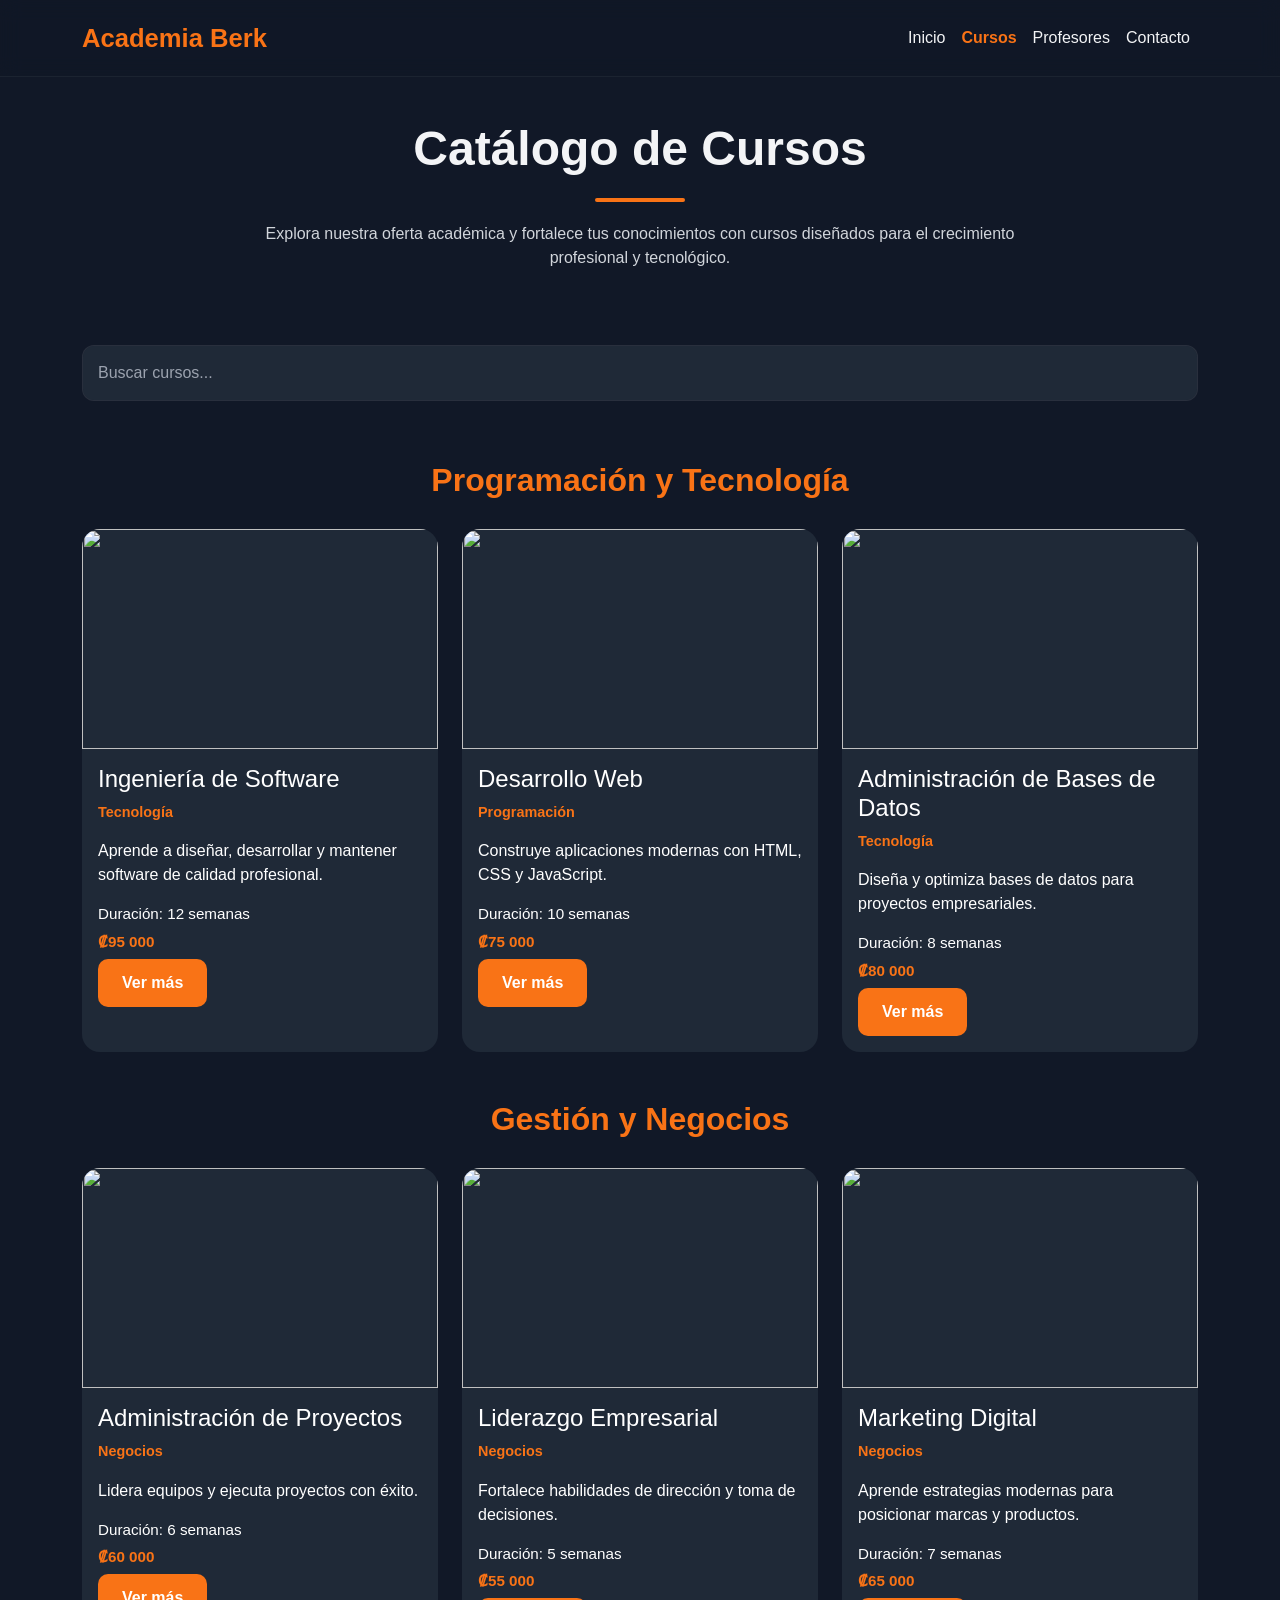
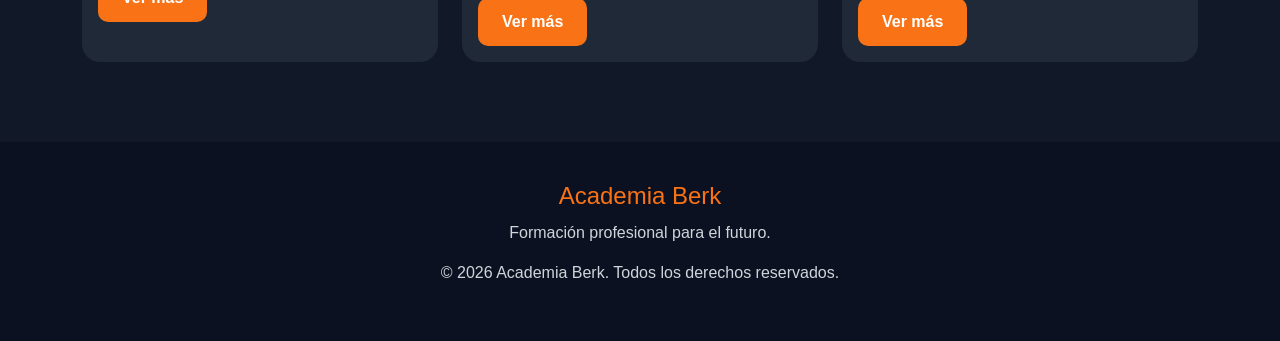
==== Tarea1/cursos.html @ 7cf04806 "Se agrega el codigo de cursos" ====
<!DOCTYPE html>
<html lang="es">

<head>
    <meta charset="UTF-8">
    <meta name="viewport" content="width=device-width, initial-scale=1.0">

    <title>Cursos | Academia Berk</title>

    <link href="https://cdn.jsdelivr.net/npm/bootstrap@5.3.7/dist/css/bootstrap.min.css" rel="stylesheet">

    <link rel="stylesheet" href="css/style.css">
    <link rel="stylesheet" href="css/cursos.css">
</head>

<body>

    <!-- NAVBAR -->

    <nav class="navbar navbar-expand-lg fixed-top">
    <div class="container">

        <a class="navbar-brand logo-berk" href="index.html">
            Academia Berk
        </a>

        <button class="navbar-toggler bg-light"
                type="button"
                data-bs-toggle="collapse"
                data-bs-target="#menuPrincipal">
            <span class="navbar-toggler-icon"></span>
        </button>

        <div class="collapse navbar-collapse justify-content-end"
             id="menuPrincipal">

            <ul class="navbar-nav">

                <li class="nav-item">
                    <a class="nav-link" href="index.html">
                        Inicio
                    </a>
                </li>

                <li class="nav-item">
                    <a class="nav-link pagina-activa" href="cursos.html">
                        Cursos
                    </a>
                </li>

                <li class="nav-item">
                    <a class="nav-link" href="profesores.html">
                        Profesores
                    </a>
                </li>

                <li class="nav-item">
                    <a class="nav-link" href="contacto.html">
                        Contacto
                    </a>
                </li>

            </ul>

        </div>

    </div>
</nav>

    <!-- ENCABEZADO -->

    <section class="header-cursos">
        <div class="container">

            <h1>Catálogo de Cursos</h1>

            <div class="linea-naranja"></div>

            <p>
                Explora nuestra oferta académica y fortalece tus
                conocimientos con cursos diseñados para el crecimiento
                profesional y tecnológico.
            </p>

        </div>
    </section>

    <!-- BUSCADOR -->

    <section class="container buscador-cursos">
        <input type="text"
               class="form-control"
               placeholder="Buscar cursos...">
    </section>

    <!-- CATEGORÍA 1 -->

    <section class="container mb-5">

        <h2 class="titulo-categoria">
            Programación y Tecnología
        </h2>

        <div class="row g-4">

            <div class="col-md-4">
                <div class="card tarjeta-berk">
                    <img src="https://images.unsplash.com/photo-1515879218367-8466d910aaa4"
                         class="card-img-top">

                    <div class="card-body">

                        <h4>Ingeniería de Software</h4>

                        <p class="categoria">
                            Tecnología
                        </p>

                        <p>
                            Aprende a diseñar, desarrollar y mantener
                            software de calidad profesional.
                        </p>

                        <p class="duracion">
                            Duración: 12 semanas
                        </p>

                        <p class="precio">
                            ₡95 000
                        </p>

                        <button class="boton-berk">
                            Ver más
                        </button>

                    </div>
                </div>
            </div>

            <div class="col-md-4">
                <div class="card tarjeta-berk">
                    <img src="https://images.unsplash.com/photo-1555949963-aa79dcee981c"
                         class="card-img-top">

                    <div class="card-body">

                        <h4>Desarrollo Web</h4>

                        <p class="categoria">
                            Programación
                        </p>

                        <p>
                            Construye aplicaciones modernas con HTML,
                            CSS y JavaScript.
                        </p>

                        <p class="duracion">
                            Duración: 10 semanas
                        </p>

                        <p class="precio">
                            ₡75 000
                        </p>

                        <button class="boton-berk">
                            Ver más
                        </button>

                    </div>
                </div>
            </div>

            <div class="col-md-4">
                <div class="card tarjeta-berk">
                    <img src="https://images.unsplash.com/photo-1544383835-bda2bc66a55d"
                         class="card-img-top">

                    <div class="card-body">

                        <h4>Administración de Bases de Datos</h4>

                        <p class="categoria">
                            Tecnología
                        </p>

                        <p>
                            Diseña y optimiza bases de datos para
                            proyectos empresariales.
                        </p>

                        <p class="duracion">
                            Duración: 8 semanas
                        </p>

                        <p class="precio">
                            ₡80 000
                        </p>

                        <button class="boton-berk">
                            Ver más
                        </button>

                    </div>
                </div>
            </div>

        </div>

    </section>

    <!-- CATEGORÍA 2 -->

    <section class="container">

        <h2 class="titulo-categoria">
            Gestión y Negocios
        </h2>

        <div class="row g-4">

            <div class="col-md-4">
                <div class="card tarjeta-berk">
                    <img src="https://images.unsplash.com/photo-1522202176988-66273c2fd55f"
                         class="card-img-top">

                    <div class="card-body">

                        <h4>Administración de Proyectos</h4>

                        <p class="categoria">
                            Negocios
                        </p>

                        <p>
                            Lidera equipos y ejecuta proyectos con éxito.
                        </p>

                        <p class="duracion">
                            Duración: 6 semanas
                        </p>

                        <p class="precio">
                            ₡60 000
                        </p>

                        <button class="boton-berk">
                            Ver más
                        </button>

                    </div>
                </div>
            </div>

            <div class="col-md-4">
                <div class="card tarjeta-berk">
                    <img src="https://images.unsplash.com/photo-1454165804606-c3d57bc86b40"
                         class="card-img-top">

                    <div class="card-body">

                        <h4>Liderazgo Empresarial</h4>

                        <p class="categoria">
                            Negocios
                        </p>

                        <p>
                            Fortalece habilidades de dirección y toma
                            de decisiones.
                        </p>

                        <p class="duracion">
                            Duración: 5 semanas
                        </p>

                        <p class="precio">
                            ₡55 000
                        </p>

                        <button class="boton-berk">
                            Ver más
                        </button>

                    </div>
                </div>
            </div>

            <div class="col-md-4">
                <div class="card tarjeta-berk">
                    <img src="https://images.unsplash.com/photo-1552664730-d307ca884978"
                         class="card-img-top">

                    <div class="card-body">

                        <h4>Marketing Digital</h4>

                        <p class="categoria">
                            Negocios
                        </p>

                        <p>
                            Aprende estrategias modernas para posicionar
                            marcas y productos.
                        </p>

                        <p class="duracion">
                            Duración: 7 semanas
                        </p>

                        <p class="precio">
                            ₡65 000
                        </p>

                        <button class="boton-berk">
                            Ver más
                        </button>

                    </div>
                </div>
            </div>

        </div>

    </section>

    <!-- FOOTER -->

    <footer class="footer-berk">
        <div class="container">
            <h4>Academia Berk</h4>
            <p>Formación profesional para el futuro.</p>
            <p>© 2026 Academia Berk. Todos los derechos reservados.</p>
        </div>
    </footer>

</body>
</html>
---- Tarea1/css/style.css ----
/* ========= COLORES GLOBALES ========= */

:root{
    --color-fondo: #111827;
    --color-secundario: #1f2937;
    --color-naranja: #f97316;
    --color-claro: #f3f4f6;
    --color-texto: #d1d5db;
}

/* ========= ESTILOS GENERALES ========= */

html{
    scroll-behavior: smooth;
}

*{
    margin: 0;
    padding: 0;
    box-sizing: border-box;
}

body{
    font-family: 'Poppins', sans-serif;
    background-color: var(--color-fondo);
    color: var(--color-texto);
}

/* ========= NAVBAR ========= */

.navbar{
    background-color: rgba(17, 24, 39, 0.82);
    backdrop-filter: blur(10px);
    border-bottom: 1px solid rgba(255,255,255,0.05);
    padding: 14px 0;
    transition: 0.3s;
}

.logo-berk{
    font-size: 1.6rem;
    font-weight: 700;
    color: var(--color-naranja) ;
}

.nav-link{
    color: var(--color-claro) ;
    transition: 0.3s;
}

.nav-link:hover{
    color: var(--color-naranja) ;
}

.pagina-activa{
    color: var(--color-naranja) ;
    font-weight: 600;
}

/* ========= BOTONES ========= */

.boton-berk{
    background-color: var(--color-naranja);
    border: none;
    padding: 12px 24px;
    border-radius: 10px;
    color: white;
    font-weight: 600;
    transition: 0.3s;
}

.boton-berk:hover{
    background-color: #ea580c;
    transform: translateY(-2px);
}

/* ========= TARJETAS ========= */

.tarjeta-berk{
    background-color: var(--color-secundario);
    border: none;
    border-radius: 18px;
    overflow: hidden;
    transition: 0.3s;
    height: 100%;
}

.tarjeta-berk:hover{
    transform: translateY(-10px);
    box-shadow: 0 15px 35px rgba(0,0,0,0.35);
}

.tarjeta-berk img{
    height: 220px;
    object-fit: cover;
}

.tarjeta-berk .card-body{
    color: white;
}

/* ========= FOOTER ========= */

footer{
    background-color: #0b1120;
    padding: 40px 0;
    margin-top: 80px;
}

.redes-footer a{
    color: var(--color-claro);
    margin: 0 10px;
    font-size: 1.2rem;
    transition: 0.3s;
}

.redes-footer a:hover{
    color: var(--color-naranja);
}
---- Tarea1/css/cursos.css ----
/* ===================================
   ENCABEZADO DE CURSOS
=================================== */

.header-cursos{
    padding: 120px 0 60px;
    text-align: center;
}

.header-cursos h1{
    color: var(--color-claro);
    font-size: 3rem;
    font-weight: 700;
}

.header-cursos p{
    max-width: 800px;
    margin: 15px auto;
    color: var(--color-texto);
}

.linea-naranja{
    width: 90px;
    height: 4px;
    background-color: var(--color-naranja);
    margin: 20px auto;
    border-radius: 20px;
}

/* ===================================
   BÚSQUEDA
=================================== */

.buscador-cursos{
    margin-bottom: 60px;
}

.buscador-cursos input{
    background-color: var(--color-secundario);
    border: 1px solid rgba(255,255,255,0.1);
    color: white;
    border-radius: 12px;
    padding: 15px;
}

.buscador-cursos input::placeholder{
    color: #9ca3af;
}

/* ===================================
   CATEGORÍAS
=================================== */

.titulo-categoria{
    color: var(--color-naranja);
    font-size: 2rem;
    font-weight: 700;
    margin-bottom: 30px;
    text-align: center;
}

/* ===================================
   INFORMACIÓN DE CURSOS
=================================== */

.categoria{
    color: #f97316;
    font-weight: 600;
    font-size: 0.9rem;
}

.duracion,
.precio{
    margin-bottom: 5px;
    font-size: 0.95rem;
}

.precio{
    color: #f97316;
    font-weight: 700;
}

/* ===================================
   FOOTER CURSOS
=================================== */

.footer-berk{
    background-color: #0b1120;
    padding: 40px 0;
    margin-top: 80px;
    text-align: center;
}

.footer-berk h4{
    color: var(--color-naranja);
    margin-bottom: 10px;
}

.footer-berk p{
    color: var(--color-texto);
}
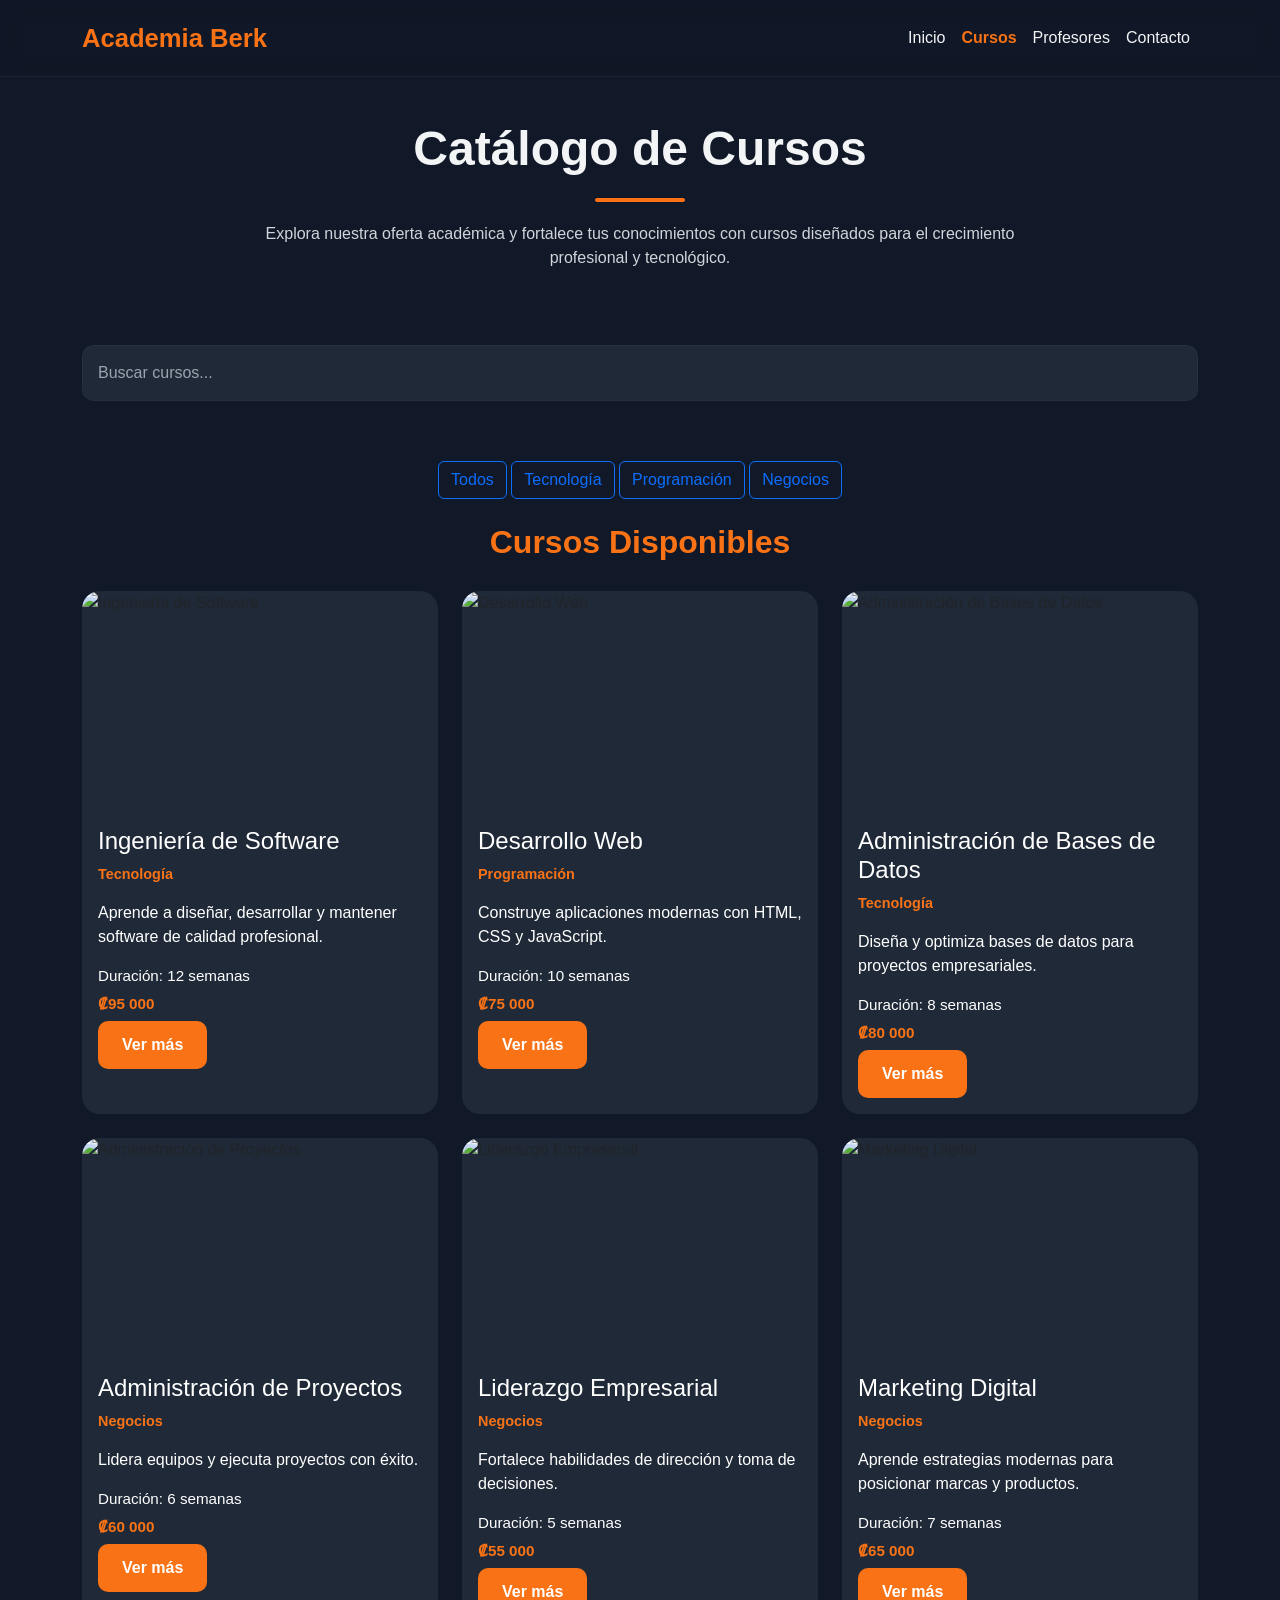
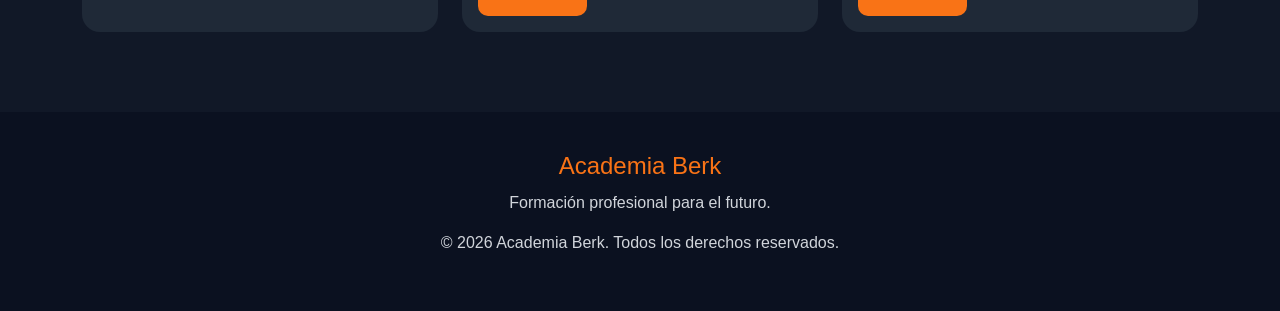
==== commit b98de387: "Implementa catálogo de cursos con búsqueda y filtros y los arrays" ====
--- a/Tarea1/cursos.html
+++ b/Tarea1/cursos.html
@@ -4,327 +4,64 @@
 <head>
     <meta charset="UTF-8">
     <meta name="viewport" content="width=device-width, initial-scale=1.0">
-
     <title>Cursos | Academia Berk</title>
 
     <link href="https://cdn.jsdelivr.net/npm/bootstrap@5.3.7/dist/css/bootstrap.min.css" rel="stylesheet">
-
     <link rel="stylesheet" href="css/style.css">
     <link rel="stylesheet" href="css/cursos.css">
 </head>
 
 <body>
 
-    <!-- NAVBAR -->
+    <nav class="navbar navbar-expand-lg fixed-top">
+        <div class="container">
+            <a class="navbar-brand logo-berk" href="index.html">Academia Berk</a>
 
-    <nav class="navbar navbar-expand-lg fixed-top">
-    <div class="container">
+            <button class="navbar-toggler bg-light" type="button" data-bs-toggle="collapse"
+                data-bs-target="#menuPrincipal">
+                <span class="navbar-toggler-icon"></span>
+            </button>
 
-        <a class="navbar-brand logo-berk" href="index.html">
-            Academia Berk
-        </a>
-
-        <button class="navbar-toggler bg-light"
-                type="button"
-                data-bs-toggle="collapse"
-                data-bs-target="#menuPrincipal">
-            <span class="navbar-toggler-icon"></span>
-        </button>
-
-        <div class="collapse navbar-collapse justify-content-end"
-             id="menuPrincipal">
-
-            <ul class="navbar-nav">
-
-                <li class="nav-item">
-                    <a class="nav-link" href="index.html">
-                        Inicio
-                    </a>
-                </li>
-
-                <li class="nav-item">
-                    <a class="nav-link pagina-activa" href="cursos.html">
-                        Cursos
-                    </a>
-                </li>
-
-                <li class="nav-item">
-                    <a class="nav-link" href="profesores.html">
-                        Profesores
-                    </a>
-                </li>
-
-                <li class="nav-item">
-                    <a class="nav-link" href="contacto.html">
-                        Contacto
-                    </a>
-                </li>
-
-            </ul>
-
+            <div class="collapse navbar-collapse justify-content-end" id="menuPrincipal">
+                <ul class="navbar-nav">
+                    <li class="nav-item"><a class="nav-link" href="index.html">Inicio</a></li>
+                    <li class="nav-item"><a class="nav-link pagina-activa" href="cursos.html">Cursos</a></li>
+                    <li class="nav-item"><a class="nav-link" href="profesores.html">Profesores</a></li>
+                    <li class="nav-item"><a class="nav-link" href="contacto.html">Contacto</a></li>
+                </ul>
+            </div>
         </div>
-
-    </div>
-</nav>
-
-    <!-- ENCABEZADO -->
+    </nav>
 
     <section class="header-cursos">
         <div class="container">
-
             <h1>Catálogo de Cursos</h1>
-
             <div class="linea-naranja"></div>
-
             <p>
-                Explora nuestra oferta académica y fortalece tus
-                conocimientos con cursos diseñados para el crecimiento
-                profesional y tecnológico.
+                Explora nuestra oferta académica y fortalece tus conocimientos
+                con cursos diseñados para el crecimiento profesional y tecnológico.
             </p>
-
         </div>
     </section>
 
-    <!-- BUSCADOR -->
-
     <section class="container buscador-cursos">
-        <input type="text"
-               class="form-control"
-               placeholder="Buscar cursos...">
+        <input type="text" id="buscador" class="form-control" placeholder="Buscar cursos...">
     </section>
 
-    <!-- CATEGORÍA 1 -->
+    <section class="container mb-4 text-center">
+        <button class="btn btn-outline-primary filtro-categoria" data-categoria="Todos">Todos</button>
+        <button class="btn btn-outline-primary filtro-categoria" data-categoria="Tecnología">Tecnología</button>
+        <button class="btn btn-outline-primary filtro-categoria" data-categoria="Programación">Programación</button>
+        <button class="btn btn-outline-primary filtro-categoria" data-categoria="Negocios">Negocios</button>
+    </section>
 
     <section class="container mb-5">
+        <h2 class="titulo-categoria">Cursos Disponibles</h2>
 
-        <h2 class="titulo-categoria">
-            Programación y Tecnología
-        </h2>
-
-        <div class="row g-4">
-
-            <div class="col-md-4">
-                <div class="card tarjeta-berk">
-                    <img src="https://images.unsplash.com/photo-1515879218367-8466d910aaa4"
-                         class="card-img-top">
-
-                    <div class="card-body">
-
-                        <h4>Ingeniería de Software</h4>
-
-                        <p class="categoria">
-                            Tecnología
-                        </p>
-
-                        <p>
-                            Aprende a diseñar, desarrollar y mantener
-                            software de calidad profesional.
-                        </p>
-
-                        <p class="duracion">
-                            Duración: 12 semanas
-                        </p>
-
-                        <p class="precio">
-                            ₡95 000
-                        </p>
-
-                        <button class="boton-berk">
-                            Ver más
-                        </button>
-
-                    </div>
-                </div>
-            </div>
-
-            <div class="col-md-4">
-                <div class="card tarjeta-berk">
-                    <img src="https://images.unsplash.com/photo-1555949963-aa79dcee981c"
-                         class="card-img-top">
-
-                    <div class="card-body">
-
-                        <h4>Desarrollo Web</h4>
-
-                        <p class="categoria">
-                            Programación
-                        </p>
-
-                        <p>
-                            Construye aplicaciones modernas con HTML,
-                            CSS y JavaScript.
-                        </p>
-
-                        <p class="duracion">
-                            Duración: 10 semanas
-                        </p>
-
-                        <p class="precio">
-                            ₡75 000
-                        </p>
-
-                        <button class="boton-berk">
-                            Ver más
-                        </button>
-
-                    </div>
-                </div>
-            </div>
-
-            <div class="col-md-4">
-                <div class="card tarjeta-berk">
-                    <img src="https://images.unsplash.com/photo-1544383835-bda2bc66a55d"
-                         class="card-img-top">
-
-                    <div class="card-body">
-
-                        <h4>Administración de Bases de Datos</h4>
-
-                        <p class="categoria">
-                            Tecnología
-                        </p>
-
-                        <p>
-                            Diseña y optimiza bases de datos para
-                            proyectos empresariales.
-                        </p>
-
-                        <p class="duracion">
-                            Duración: 8 semanas
-                        </p>
-
-                        <p class="precio">
-                            ₡80 000
-                        </p>
-
-                        <button class="boton-berk">
-                            Ver más
-                        </button>
-
-                    </div>
-                </div>
-            </div>
-
+        <div id="contenedor-cursos" class="row g-4">
+    
         </div>
-
     </section>
-
-    <!-- CATEGORÍA 2 -->
-
-    <section class="container">
-
-        <h2 class="titulo-categoria">
-            Gestión y Negocios
-        </h2>
-
-        <div class="row g-4">
-
-            <div class="col-md-4">
-                <div class="card tarjeta-berk">
-                    <img src="https://images.unsplash.com/photo-1522202176988-66273c2fd55f"
-                         class="card-img-top">
-
-                    <div class="card-body">
-
-                        <h4>Administración de Proyectos</h4>
-
-                        <p class="categoria">
-                            Negocios
-                        </p>
-
-                        <p>
-                            Lidera equipos y ejecuta proyectos con éxito.
-                        </p>
-
-                        <p class="duracion">
-                            Duración: 6 semanas
-                        </p>
-
-                        <p class="precio">
-                            ₡60 000
-                        </p>
-
-                        <button class="boton-berk">
-                            Ver más
-                        </button>
-
-                    </div>
-                </div>
-            </div>
-
-            <div class="col-md-4">
-                <div class="card tarjeta-berk">
-                    <img src="https://images.unsplash.com/photo-1454165804606-c3d57bc86b40"
-                         class="card-img-top">
-
-                    <div class="card-body">
-
-                        <h4>Liderazgo Empresarial</h4>
-
-                        <p class="categoria">
-                            Negocios
-                        </p>
-
-                        <p>
-                            Fortalece habilidades de dirección y toma
-                            de decisiones.
-                        </p>
-
-                        <p class="duracion">
-                            Duración: 5 semanas
-                        </p>
-
-                        <p class="precio">
-                            ₡55 000
-                        </p>
-
-                        <button class="boton-berk">
-                            Ver más
-                        </button>
-
-                    </div>
-                </div>
-            </div>
-
-            <div class="col-md-4">
-                <div class="card tarjeta-berk">
-                    <img src="https://images.unsplash.com/photo-1552664730-d307ca884978"
-                         class="card-img-top">
-
-                    <div class="card-body">
-
-                        <h4>Marketing Digital</h4>
-
-                        <p class="categoria">
-                            Negocios
-                        </p>
-
-                        <p>
-                            Aprende estrategias modernas para posicionar
-                            marcas y productos.
-                        </p>
-
-                        <p class="duracion">
-                            Duración: 7 semanas
-                        </p>
-
-                        <p class="precio">
-                            ₡65 000
-                        </p>
-
-                        <button class="boton-berk">
-                            Ver más
-                        </button>
-
-                    </div>
-                </div>
-            </div>
-
-        </div>
-
-    </section>
-
-    <!-- FOOTER -->
 
     <footer class="footer-berk">
         <div class="container">
@@ -334,5 +71,8 @@
         </div>
     </footer>
 
+    <script src="js/cursos.js"></script>
+    <script src="https://cdn.jsdelivr.net/npm/bootstrap@5.3.7/dist/js/bootstrap.bundle.min.js"></script>
+
 </body>
 </html>
